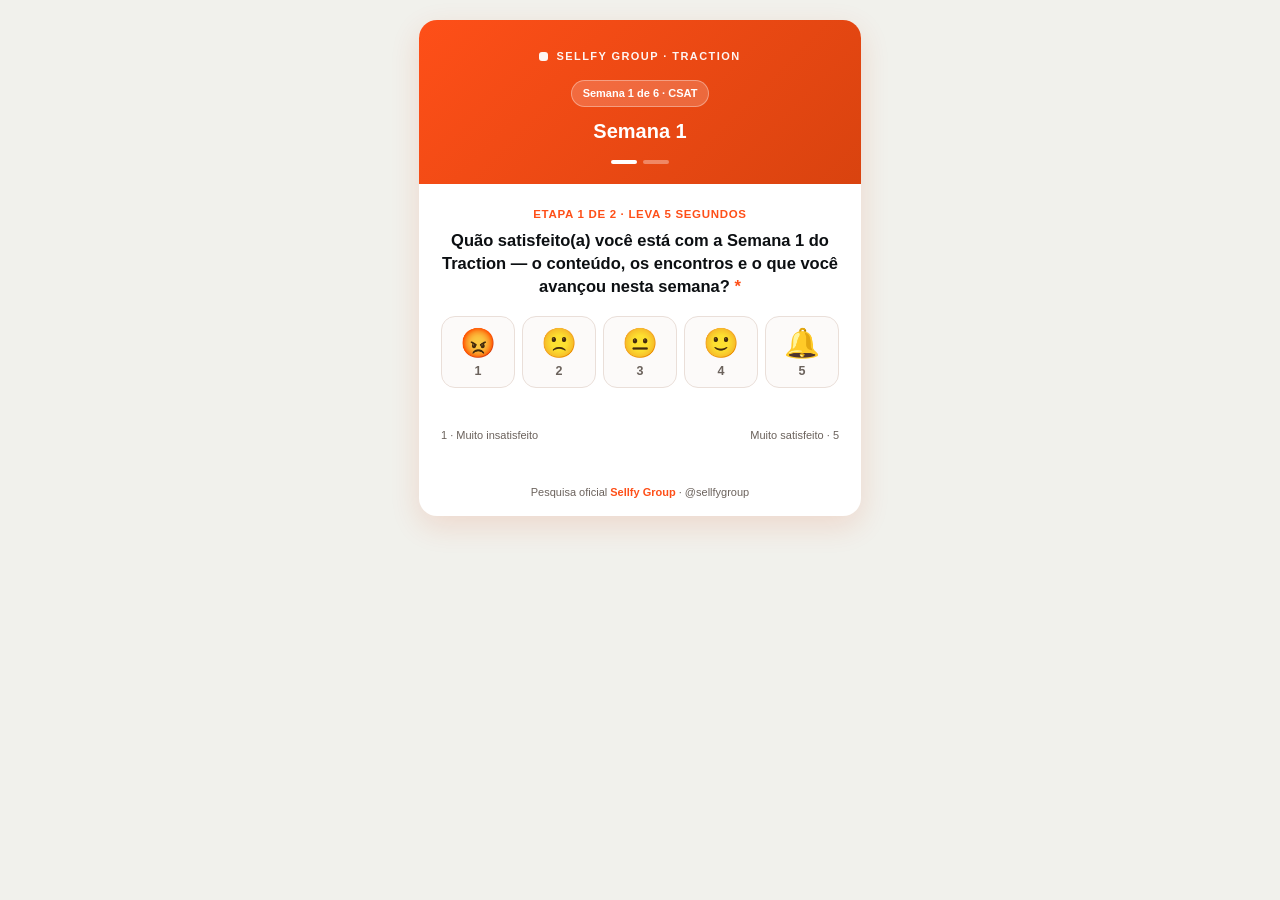
==== semana-1/index.html @ 424d8d91 "Add files via upload" ====
<!DOCTYPE html>
<html lang="pt-BR">
<head>
<meta charset="UTF-8">
<meta name="viewport" content="width=device-width, initial-scale=1.0">
<title>CSAT – Semana 1: Traction | Sellfy Group</title>
<style>
  :root{
    --laranja:#FE4F18;--laranja-esc:#D9430F;--laranja-claro:#FFF1EC;
    --tinta:#0C0F12;--cinza:#6B625C;--borda:#EADFD9;--vermelho:#D9463A;
    --verde:#2E9E5B;--branco:#fff;--sombra:0 10px 30px rgba(217,67,15,.14);
  }
  *{box-sizing:border-box;margin:0;padding:0}
  html,body{background:#F1F1EC;color:var(--tinta);
    font-family:-apple-system,BlinkMacSystemFont,"Segoe UI",Roboto,Helvetica,Arial,sans-serif;
    -webkit-font-smoothing:antialiased;line-height:1.5}
  .wrap{max-width:470px;margin:0 auto;padding:20px 14px 48px}
  .card{background:var(--branco);border-radius:18px;box-shadow:var(--sombra);overflow:hidden}
  .head{background:linear-gradient(135deg,var(--laranja) 0%,var(--laranja-esc) 100%);
    color:#fff;padding:24px 22px 20px;text-align:center}
  .brand{display:inline-flex;align-items:center;gap:8px;font-weight:800;letter-spacing:.13em;
    font-size:11px;text-transform:uppercase;opacity:.95}
  .brand .dot{width:9px;height:9px;border-radius:3px;background:#fff}
  .pilar-tag{display:inline-block;margin-top:12px;background:rgba(255,255,255,.18);
    border:1px solid rgba(255,255,255,.35);padding:4px 11px;border-radius:999px;font-size:11px;font-weight:700}
  .head h1{font-size:20px;margin-top:9px;font-weight:800}
  .steps{display:flex;gap:6px;justify-content:center;margin-top:14px}
  .steps i{width:26px;height:4px;border-radius:99px;background:rgba(255,255,255,.35)}
  .steps i.on{background:#fff}
  .body{padding:22px 22px 24px}
  .step-label{font-size:11.5px;font-weight:800;letter-spacing:.06em;text-transform:uppercase;color:var(--laranja);text-align:center}
  .pergunta{font-size:16.5px;font-weight:600;line-height:1.4;text-align:center;margin:6px 0 18px}
  .req{color:var(--laranja)}
  .csat{display:flex;gap:7px;justify-content:center}
  .csat button{flex:1 1 0;background:#FCFAF9;border:1.5px solid var(--borda);border-radius:14px;
    padding:12px 4px 9px;cursor:pointer;transition:.14s;font-family:inherit;text-align:center}
  .csat button .emo{font-size:29px;line-height:1;display:block}
  .csat button .n{display:block;margin-top:6px;font-size:12.5px;font-weight:800;color:var(--cinza)}
  .csat button:hover{border-color:var(--laranja);transform:translateY(-2px)}
  .csat button[aria-pressed="true"]{background:var(--laranja-claro);border-color:var(--laranja);
    box-shadow:0 6px 16px rgba(254,79,24,.22)}
  .csat button[aria-pressed="true"] .n{color:var(--laranja)}
  .selrot{text-align:center;margin-top:13px;font-size:15px;font-weight:700;color:var(--laranja);min-height:20px}
  .ends{display:flex;justify-content:space-between;margin-top:6px;font-size:11px;color:var(--cinza)}
  .err{display:none;color:var(--vermelho);font-size:13px;margin-top:10px;font-weight:600;text-align:center}
  .err.show{display:block}
  .follow{display:none;margin-top:22px;padding-top:20px;border-top:1px solid var(--borda);
    animation:fade .3s ease}
  .follow.show{display:block}
  @keyframes fade{from{opacity:0;transform:translateY(6px)}to{opacity:1;transform:none}}
  .fu-titulo{font-size:16px;font-weight:700;text-align:center;margin-bottom:4px}
  .fu-sub{font-size:13.5px;color:var(--cinza);text-align:center;margin-bottom:16px}
  .rotulo{font-size:14px;font-weight:700;margin-bottom:9px;display:block}
  .opt{font-weight:400;color:var(--cinza);font-size:13px}
  textarea,input{width:100%;border:1.5px solid var(--borda);border-radius:12px;padding:12px 14px;
    font-size:15px;font-family:inherit;color:var(--tinta);background:#FCFAF9;resize:vertical}
  textarea:focus,input:focus{outline:none;border-color:var(--laranja);background:#fff}
  textarea{min-height:82px}
  .chips{display:flex;flex-wrap:wrap;gap:8px;margin-bottom:16px}
  .chip{border:1.5px solid var(--borda);background:#FCFAF9;border-radius:999px;padding:9px 14px;
    font-size:14px;font-weight:600;color:var(--tinta);cursor:pointer;transition:.13s;font-family:inherit}
  .chip:hover{border-color:var(--laranja)}
  .chip[aria-pressed="true"]{background:var(--laranja);border-color:var(--laranja);color:#fff}
  .campo{margin-top:14px}
  details{margin-top:16px}
  details summary{cursor:pointer;font-size:13.5px;color:var(--cinza);font-weight:600;list-style:none}
  details summary::-webkit-details-marker{display:none}
  details summary::before{content:"＋ ";color:var(--laranja);font-weight:800}
  details[open] summary::before{content:"－ "}
  .ident{margin-top:12px;display:grid;gap:10px}
  .submit{margin-top:22px;width:100%;background:var(--laranja);color:#fff;border:none;padding:16px;
    border-radius:13px;font-size:16.5px;font-weight:800;cursor:pointer;transition:.15s;font-family:inherit}
  .submit:hover{background:var(--laranja-esc)}
  .submit:disabled{opacity:.55;cursor:not-allowed}
  .foot{text-align:center;padding:16px;font-size:11px;color:var(--cinza)}
  .foot b{color:var(--laranja)}
  .thanks{display:none;padding:46px 24px;text-align:center}
  .thanks.show{display:block}
  .thanks .check{width:68px;height:68px;border-radius:50%;background:var(--laranja-claro);
    color:var(--laranja);display:flex;align-items:center;justify-content:center;font-size:34px;
    margin:0 auto 15px;font-weight:800}
  .thanks h2{font-size:20px;font-weight:800}
  .thanks p{color:var(--cinza);margin-top:9px;font-size:15px}
  .thanks a{color:var(--laranja);font-weight:700;text-decoration:none;cursor:pointer}
  @media(max-width:380px){ .csat button .emo{font-size:24px} .csat button{padding:10px 2px 8px} }
</style>
</head>
<body>
<div class="wrap">
  <div class="card">
    <div class="head">
      <div class="brand"><span class="dot"></span> Sellfy Group · Traction</div>
      <div><span class="pilar-tag">Semana 1 de 6 · CSAT</span></div>
      <h1>Semana 1</h1>
      <div class="steps"><i class="on" id="s1"></i><i id="s2"></i></div>
    </div>

    <form id="form" class="body" novalidate>
      <div class="step-label">Etapa 1 de 2 · leva 5 segundos</div>
      <div class="pergunta">Quão satisfeito(a) você está com a <strong>Semana 1</strong> do Traction — o conteúdo, os encontros e o que você avançou nesta semana? <span class="req">*</span></div>
      <div class="csat" id="csat"></div>
      <div class="selrot" id="selrot"></div>
      <div class="ends"><span>1 · Muito insatisfeito</span><span>Muito satisfeito · 5</span></div>
      <div class="err" id="err-csat">Toque em uma das opções para dar sua nota.</div>

      <div class="follow" id="follow">
        <div class="step-label">Etapa 2 de 2</div>

        <div id="ramo-baixo" style="display:none">
          <div class="fu-titulo">Queremos melhorar isso 🙏</div>
          <div class="fu-sub">Seu retorno aqui é o que mais nos ajuda a corrigir a rota.</div>
          <div class="campo">
            <label class="rotulo" for="motivo">O que aconteceu nesta semana e o que podemos fazer melhor?</label>
            <textarea id="motivo" placeholder="Pode ser direto — quanto mais específico, melhor."></textarea>
          </div>
        </div>

        <div id="ramo-alto" style="display:none">
          <div class="fu-titulo">Que bom saber disso! 🎉</div>
          <div class="fu-sub">Nos conte o que mais fez a diferença pra você.</div>
          <label class="rotulo">O que mais se destacou nesta semana? <span class="opt">(marque quantas quiser)</span></label>
          <div class="chips" id="chips"></div>
          <div class="campo">
            <label class="rotulo" for="depoimento">Quer deixar um depoimento? <span class="opt">(opcional · podemos compartilhar)</span></label>
            <textarea id="depoimento" placeholder="Em poucas palavras, o resultado ou a experiência que você teve."></textarea>
          </div>
        </div>

        <div class="campo">
          <label class="rotulo" for="nome">Seu nome <span class="req">*</span></label>
          <input type="text" id="nome" placeholder="Digite o seu nome">
          <div class="err" id="err-nome">Por favor, informe o seu nome.</div>
        </div>
        <div class="campo">
          <label class="rotulo" for="empresa">Nome da sua empresa <span class="req">*</span></label>
          <input type="text" id="empresa" placeholder="Digite o nome da sua empresa">
          <div class="err" id="err-empresa">Por favor, informe o nome da empresa.</div>
        </div>

        <button type="submit" class="submit">Enviar avaliação</button>
      </div>
    </form>

    <div class="thanks" id="thanks">
      <div class="check">✓</div>
      <h2>Obrigado pelo seu feedback!</h2>
      <p>Sua avaliação da <strong>Semana 1</strong> do Traction foi registrada. Isso nos ajuda a evoluir o programa a cada semana.</p>
      <p style="margin-top:14px"><a id="baixar">Baixar uma cópia da resposta</a></p>
    </div>

    <div class="foot">Pesquisa oficial <b>Sellfy Group</b> · @sellfygroup</div>
  </div>
</div>

<script>
/* =====================================================================
   CONFIG – preencher endpoint e token com os valores gerados no deploy
   do Apps Script (ver README.md). O mesmo endpoint/token serve para os
   6 arquivos; só "semana" muda em cada um.
   ===================================================================== */
const CONFIG = {
  endpoint: "https://script.google.com/macros/s/AKfycbwED8qF47qWyJJ1a5XUrv34mJR4ZMBB7wEbcCAWbSiNvawx_fyYlGKnrNNruya_aZXrSg/exec",
  token: "534522ba-e725-45ec-aacb-305bcef63489",
  pilar: "Sellfy Traction",
  semana: "Semana 1 – Traction"
};
/* ===================================================================== */

var ROTULOS = ["Muito insatisfeito","Insatisfeito","Neutro","Satisfeito","Muito satisfeito"];
var EMOJIS  = ["😡","🙁","😐","🙂","🔔"];
var DESTAQUES = ["Clareza estratégica","Qualidade das entregas","Expertise do time",
                 "Comunicação e acompanhamento","Resultados gerados","Agilidade"];
var nota = null;
var destaquesSel = [];

var box = document.getElementById('csat');
var selrot = document.getElementById('selrot');
for (var i=1;i<=5;i++){
  var b=document.createElement('button');
  b.type='button'; b.setAttribute('aria-pressed','false'); b.setAttribute('aria-label', i+' - '+ROTULOS[i-1]);
  b.innerHTML='<span class="emo">'+EMOJIS[i-1]+'</span><span class="n">'+i+'</span>';
  (function(val,btn){
    btn.addEventListener('click',function(){ escolher(val, btn); });
  })(i,b);
  box.appendChild(b);
}

var chipsBox = document.getElementById('chips');
DESTAQUES.forEach(function(txt){
  var c=document.createElement('button');
  c.type='button'; c.className='chip'; c.textContent=txt; c.setAttribute('aria-pressed','false');
  c.addEventListener('click',function(){
    var on = c.getAttribute('aria-pressed')==='true';
    c.setAttribute('aria-pressed', on?'false':'true');
    if(on){ destaquesSel = destaquesSel.filter(function(x){return x!==txt;}); }
    else { destaquesSel.push(txt); }
  });
  chipsBox.appendChild(c);
});

function escolher(val, btn){
  nota=val;
  Array.prototype.forEach.call(box.children,function(x){x.setAttribute('aria-pressed','false');});
  btn.setAttribute('aria-pressed','true');
  selrot.textContent = val + ' · ' + ROTULOS[val-1];
  document.getElementById('err-csat').classList.remove('show');

  var baixo=document.getElementById('ramo-baixo'), alto=document.getElementById('ramo-alto');
  if(val<=3){ baixo.style.display='block'; alto.style.display='none'; }
  else { alto.style.display='block'; baixo.style.display='none'; }
  var f=document.getElementById('follow');
  if(!f.classList.contains('show')){
    f.classList.add('show');
    document.getElementById('s2').classList.add('on');
    setTimeout(function(){ f.scrollIntoView({behavior:'smooth',block:'nearest'}); },80);
  }
}

function coletar(){
  return {
    pilar: CONFIG.pilar,
    semana: CONFIG.semana,
    token: CONFIG.token,
    csat: nota,
    csat_rotulo: nota ? ROTULOS[nota-1] : '',
    motivo: (nota && nota<=3) ? document.getElementById('motivo').value.trim() : '',
    destaques: (nota && nota>=4) ? destaquesSel.join('; ') : '',
    depoimento: (nota && nota>=4) ? document.getElementById('depoimento').value.trim() : '',
    nome: document.getElementById('nome').value.trim(),
    empresa: document.getElementById('empresa').value.trim(),
    data: new Date().toISOString()
  };
}

document.getElementById('form').addEventListener('submit',function(e){
  e.preventDefault();
  if(nota===null){
    document.getElementById('err-csat').classList.add('show');
    document.getElementById('csat').scrollIntoView({behavior:'smooth',block:'center'});
    return;
  }
  var nomeEl=document.getElementById('nome');
  if(nomeEl.value.trim()===''){
    document.getElementById('err-nome').classList.add('show');
    nomeEl.focus();
    nomeEl.scrollIntoView({behavior:'smooth',block:'center'});
    return;
  }
  document.getElementById('err-nome').classList.remove('show');
  var empresaEl=document.getElementById('empresa');
  if(empresaEl.value.trim()===''){
    document.getElementById('err-empresa').classList.add('show');
    empresaEl.focus();
    empresaEl.scrollIntoView({behavior:'smooth',block:'center'});
    return;
  }
  document.getElementById('err-empresa').classList.remove('show');
  var dados=coletar();
  var btn=document.querySelector('.submit'); btn.textContent='Enviando...'; btn.disabled=true;

  function concluir(){
    document.getElementById('form').style.display='none';
    document.getElementById('thanks').classList.add('show');
    document.getElementById('baixar').addEventListener('click',function(){
      var blob=new Blob([JSON.stringify(dados,null,2)],{type:'application/json'});
      var a=document.createElement('a'); a.href=URL.createObjectURL(blob);
      a.download='csat-traction-semana-1.json'; a.click();
    });
  }

  if(CONFIG.endpoint && CONFIG.endpoint.indexOf('COLE_AQUI') === -1){
    fetch(CONFIG.endpoint,{
      method:'POST', mode:'no-cors',
      headers:{'Content-Type':'application/x-www-form-urlencoded'},
      body:new URLSearchParams(Object.fromEntries(Object.entries(dados).map(function(kv){return [kv[0], kv[1]==null?'':String(kv[1])];})))
    }).then(concluir).catch(concluir);
  } else { concluir(); }
});
</script>
</body>
</html>
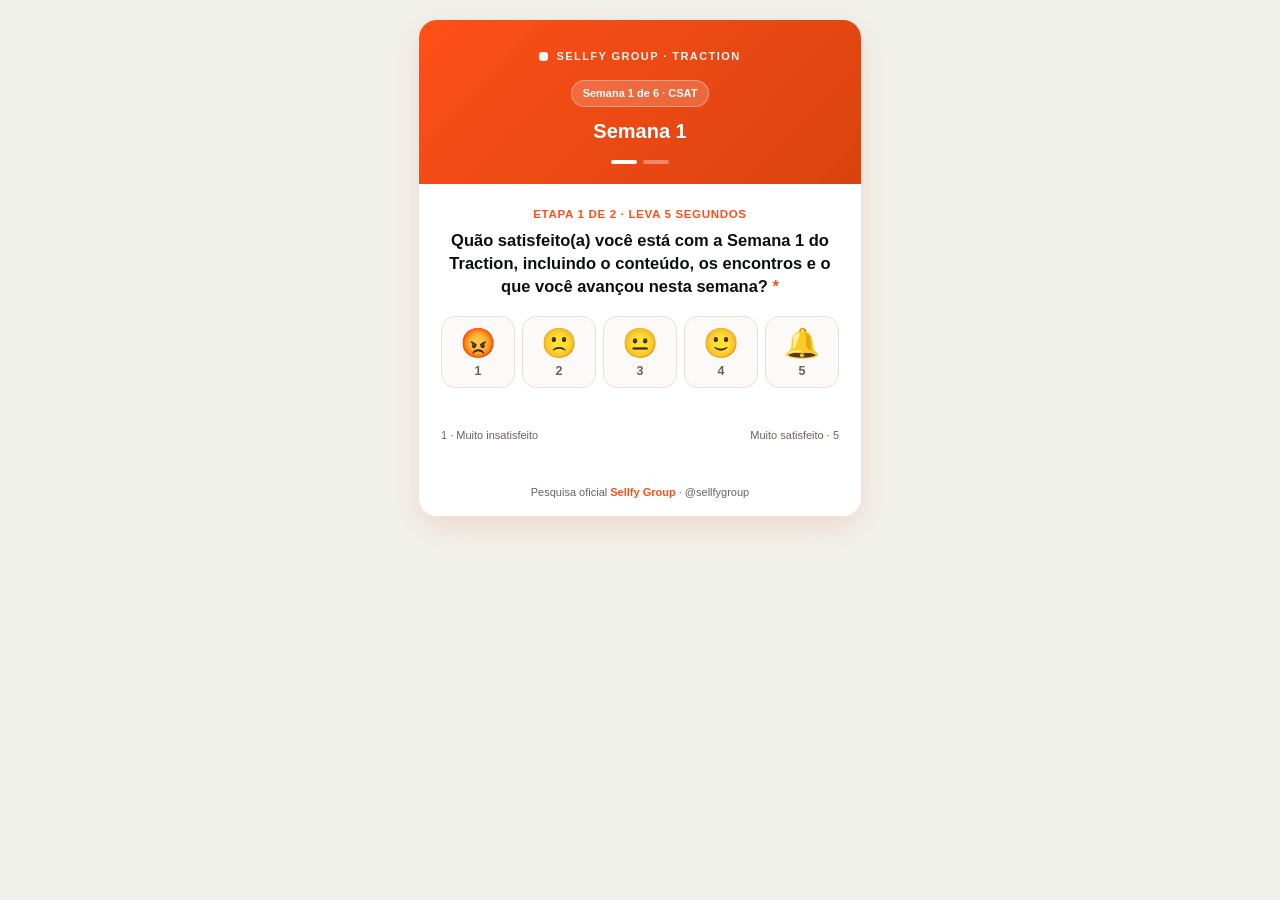
==== commit da770fc4: "Update index.html" ====
--- a/semana-1/index.html
+++ b/semana-1/index.html
@@ -3,7 +3,7 @@
 <head>
 <meta charset="UTF-8">
 <meta name="viewport" content="width=device-width, initial-scale=1.0">
-<title>CSAT – Semana 1: Traction | Sellfy Group</title>
+<title>CSAT Semana 1 · Traction | Sellfy Group</title>
 <style>
   :root{
     --laranja:#FE4F18;--laranja-esc:#D9430F;--laranja-claro:#FFF1EC;
@@ -97,7 +97,7 @@
 
     <form id="form" class="body" novalidate>
       <div class="step-label">Etapa 1 de 2 · leva 5 segundos</div>
-      <div class="pergunta">Quão satisfeito(a) você está com a <strong>Semana 1</strong> do Traction — o conteúdo, os encontros e o que você avançou nesta semana? <span class="req">*</span></div>
+      <div class="pergunta">Quão satisfeito(a) você está com a <strong>Semana 1</strong> do Traction, incluindo o conteúdo, os encontros e o que você avançou nesta semana? <span class="req">*</span></div>
       <div class="csat" id="csat"></div>
       <div class="selrot" id="selrot"></div>
       <div class="ends"><span>1 · Muito insatisfeito</span><span>Muito satisfeito · 5</span></div>
@@ -110,19 +110,22 @@
           <div class="fu-titulo">Queremos melhorar isso 🙏</div>
           <div class="fu-sub">Seu retorno aqui é o que mais nos ajuda a corrigir a rota.</div>
           <div class="campo">
-            <label class="rotulo" for="motivo">O que aconteceu nesta semana e o que podemos fazer melhor?</label>
-            <textarea id="motivo" placeholder="Pode ser direto — quanto mais específico, melhor."></textarea>
+            <label class="rotulo" for="motivo">O que aconteceu nesta semana e o que podemos fazer melhor? <span class="req">*</span></label>
+            <textarea id="motivo" placeholder="Pode ser direto: quanto mais específico, melhor."></textarea>
+            <div class="err" id="err-motivo">Por favor, conte o que aconteceu.</div>
           </div>
         </div>
 
         <div id="ramo-alto" style="display:none">
           <div class="fu-titulo">Que bom saber disso! 🎉</div>
           <div class="fu-sub">Nos conte o que mais fez a diferença pra você.</div>
-          <label class="rotulo">O que mais se destacou nesta semana? <span class="opt">(marque quantas quiser)</span></label>
+          <label class="rotulo">O que mais se destacou nesta semana? <span class="req">*</span> <span class="opt">(marque ao menos uma)</span></label>
           <div class="chips" id="chips"></div>
+          <div class="err" id="err-destaques">Selecione ao menos uma opção.</div>
           <div class="campo">
-            <label class="rotulo" for="depoimento">Quer deixar um depoimento? <span class="opt">(opcional · podemos compartilhar)</span></label>
+            <label class="rotulo" for="depoimento">Deixe um depoimento sobre a semana <span class="req">*</span> <span class="opt">(podemos compartilhar)</span></label>
             <textarea id="depoimento" placeholder="Em poucas palavras, o resultado ou a experiência que você teve."></textarea>
+            <div class="err" id="err-depoimento">Por favor, escreva um depoimento.</div>
           </div>
         </div>
 
@@ -154,7 +157,7 @@
 
 <script>
 /* =====================================================================
-   CONFIG – preencher endpoint e token com os valores gerados no deploy
+   CONFIG: preencher endpoint e token com os valores gerados no deploy
    do Apps Script (ver README.md). O mesmo endpoint/token serve para os
    6 arquivos; só "semana" muda em cada um.
    ===================================================================== */
@@ -162,7 +165,7 @@
   endpoint: "https://script.google.com/macros/s/AKfycbwED8qF47qWyJJ1a5XUrv34mJR4ZMBB7wEbcCAWbSiNvawx_fyYlGKnrNNruya_aZXrSg/exec",
   token: "534522ba-e725-45ec-aacb-305bcef63489",
   pilar: "Sellfy Traction",
-  semana: "Semana 1 – Traction"
+  semana: "Semana 1 · Traction"
 };
 /* ===================================================================== */
 
@@ -194,6 +197,7 @@
     c.setAttribute('aria-pressed', on?'false':'true');
     if(on){ destaquesSel = destaquesSel.filter(function(x){return x!==txt;}); }
     else { destaquesSel.push(txt); }
+    if(destaquesSel.length>0){ document.getElementById('err-destaques').classList.remove('show'); }
   });
   chipsBox.appendChild(c);
 });
@@ -239,6 +243,35 @@
     document.getElementById('csat').scrollIntoView({behavior:'smooth',block:'center'});
     return;
   }
+  if(nota<=3){
+    var motivoEl=document.getElementById('motivo');
+    if(motivoEl.value.trim()===''){
+      document.getElementById('err-motivo').classList.add('show');
+      motivoEl.focus();
+      motivoEl.scrollIntoView({behavior:'smooth',block:'center'});
+      return;
+    }
+    document.getElementById('err-motivo').classList.remove('show');
+  }
+
+  if(nota>=4){
+    if(destaquesSel.length===0){
+      document.getElementById('err-destaques').classList.add('show');
+      chipsBox.scrollIntoView({behavior:'smooth',block:'center'});
+      return;
+    }
+    document.getElementById('err-destaques').classList.remove('show');
+
+    var depoimentoEl=document.getElementById('depoimento');
+    if(depoimentoEl.value.trim()===''){
+      document.getElementById('err-depoimento').classList.add('show');
+      depoimentoEl.focus();
+      depoimentoEl.scrollIntoView({behavior:'smooth',block:'center'});
+      return;
+    }
+    document.getElementById('err-depoimento').classList.remove('show');
+  }
+
   var nomeEl=document.getElementById('nome');
   if(nomeEl.value.trim()===''){
     document.getElementById('err-nome').classList.add('show');
